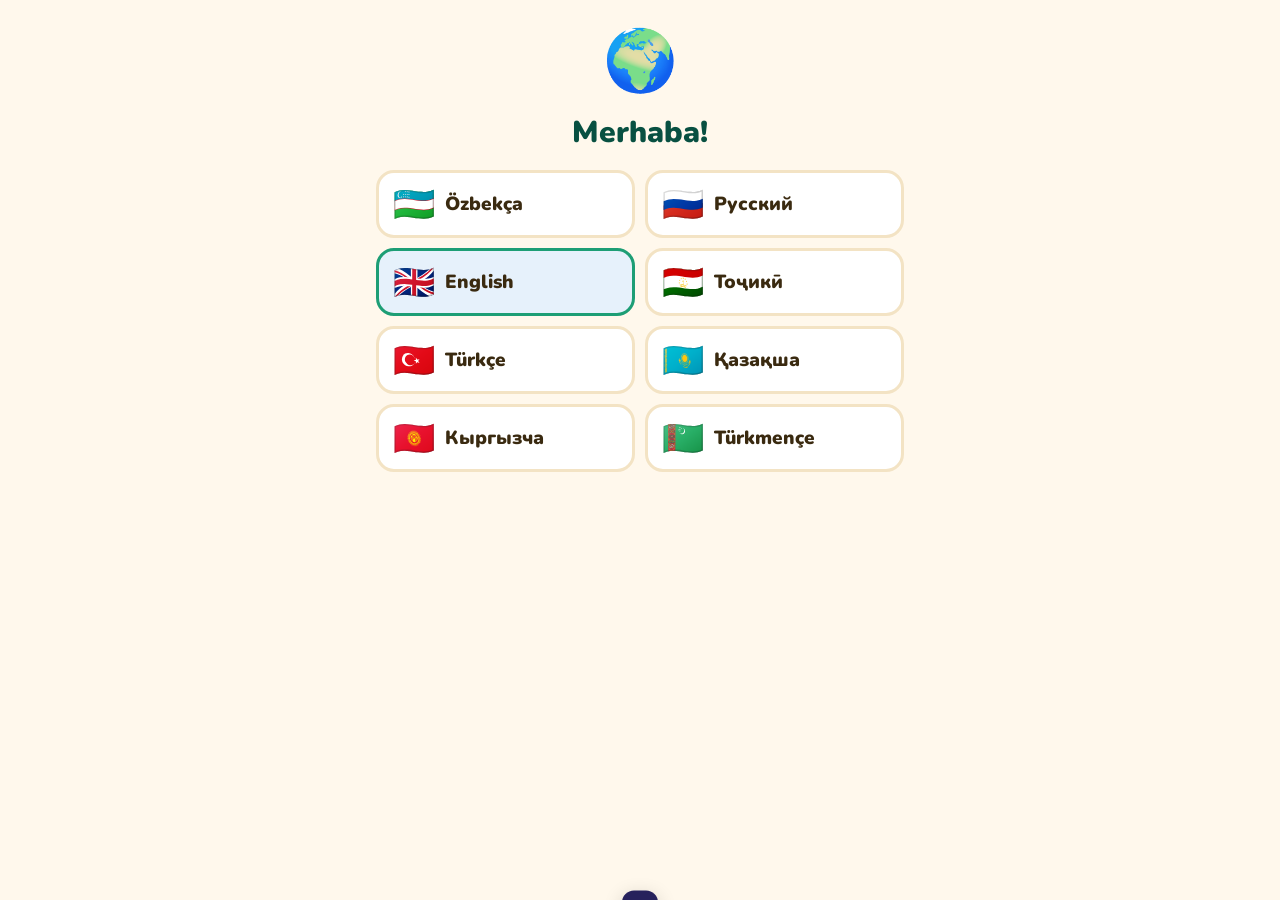
==== index.html @ 8c4a2d18 "Matemiks: iPhone uchun web-ilova (bosh ekranga qo'shiladi, internetsiz ishlaydi) Co-Authored-By: Cla" ====
<!DOCTYPE html>
<html lang="uz">
<head>
<meta charset="UTF-8">
<meta name="viewport" content="width=device-width, initial-scale=1, viewport-fit=cover">
<meta name="apple-mobile-web-app-capable" content="yes">
<meta name="mobile-web-app-capable" content="yes">
<meta name="apple-mobile-web-app-status-bar-style" content="default">
<meta name="apple-mobile-web-app-title" content="Matemiks">
<meta name="theme-color" content="#FFF8EC">
<meta name="format-detection" content="telephone=no">
<link rel="manifest" href="manifest.webmanifest">
<link rel="apple-touch-icon" href="icons/icon-180.png">
<link rel="icon" type="image/png" sizes="32x32" href="icons/favicon-32.png">
<title>Matemiks</title>
<link rel="preconnect" href="https://fonts.googleapis.com">
<link href="https://fonts.googleapis.com/css2?family=Nunito:wght@400;700;900&display=swap" rel="stylesheet">
<link href="https://fonts.googleapis.com/css2?family=Noto+Color+Emoji&text=%F0%9F%87%A6%F0%9F%87%A7%F0%9F%87%A8%F0%9F%87%A9%F0%9F%87%AA%F0%9F%87%AB%F0%9F%87%AC%F0%9F%87%AD%F0%9F%87%AE%F0%9F%87%AF%F0%9F%87%B0%F0%9F%87%B1%F0%9F%87%B2%F0%9F%87%B3%F0%9F%87%B4%F0%9F%87%B5%F0%9F%87%B6%F0%9F%87%B7%F0%9F%87%B8%F0%9F%87%B9%F0%9F%87%BA%F0%9F%87%BB%F0%9F%87%BC%F0%9F%87%BD%F0%9F%87%BE%F0%9F%87%BF" rel="stylesheet">
<link rel="stylesheet" href="style.css">
</head>
<body>
<div id="bg" aria-hidden="true"></div>
<div class="wrap">

<!-- TIL TANLASH -->
<section id="s-lang" class="screen">
  <p class="big">🌍</p>
  <div class="hello" id="hello">Salom!</div>
  <div class="langs" id="langs"></div>
</section>

<!-- TANISHUV -->
<section id="s-intro" class="screen">
  <div class="card slide">
    <span class="se" id="in-e">🦉</span>
    <h2 id="in-t"></h2>
    <p id="in-b" style="margin:6px 0"></p>
    <div class="dots" id="in-dots"></div>
    <button class="btn" id="in-next"></button>
    <button class="linkbtn" id="in-skip" style="color:var(--muted)" data-t="skip"></button>
  </div>
</section>

<!-- PROFIL TANLASH -->
<section id="s-pick" class="screen">
  <div class="greet"><b id="pk-greet"></b><button class="lsw" data-lang aria-label="Language">🌍</button></div>
  <div class="season" id="pk-season" style="display:none"></div>
  <p class="big" style="font-size:52px">🧮</p>
  <h1 data-t="app_title"></h1>
  <h2 style="margin-top:8px" data-t="who_plays"></h2>
  <div class="profiles" id="profiles"></div>
  <button class="giftbox" id="pk-gift"><span class="gi">🎁</span><span><b data-t="daily_teaser"></b><small data-t="daily_teaser_sub"></small></span></button>
  <p class="trust" data-t="trust"></p>
  <button class="parent" id="pk-parent" data-t="parents_btn"></button>
</section>

<!-- FORMA -->
<section id="s-start" class="screen">
  <div class="greet"><span></span><button class="lsw" data-lang aria-label="Language">🌍</button></div>
  <p class="big" id="f-ico">🧮</p>
  <h1 id="f-title"></h1>
  <p style="text-align:center;margin-top:0;color:var(--muted)" id="f-sub"></p>
  <div class="card">
    <label for="name" data-t="your_name"></label>
    <input id="name" type="text" maxlength="20" autocomplete="off" data-tp="name_ph">
    <label data-t="your_age"></label>
    <div class="chips" id="ages"></div>
    <label data-t="level"></label>
    <div class="lvl" id="levels-start"></div>
    <p class="small-note" data-t="level_note"></p>
    <details class="gift" id="gift">
      <summary><span class="gi">🎁</span><span><b data-t="gift_title"></b> <span data-t="gift_text"></span><br><small style="color:var(--muted)" data-t="gift_hint"></small></span></summary>
      <div class="gbody">
        <label data-t="fav_color"></label><div class="chips" id="fav-color"></div>
        <label data-t="fav_animal"></label><div class="chips" id="fav-animal"></div>
        <label data-t="fav_food"></label><div class="chips" id="fav-food"></div>
        <label data-t="fav_hobby"></label><div class="chips" id="fav-hobby"></div>
        <label data-t="fav_nick"></label><div class="chips" id="fav-nick"></div>
      </div>
    </details>
    <label class="toggle" id="tts-row"><input type="checkbox" id="f-tts"> <span data-t="tts_label"></span></label>
    <p class="err" id="start-err"></p>
    <button class="btn" id="start-go"></button>
    <button class="btn sec small" id="f-back" style="display:none" data-t="back"></button>
    <button class="linkbtn" id="f-del" style="display:none"></button>
  </div>
</section>

<!-- MENYU -->
<section id="s-menu" class="screen">
  <div class="top">
    <span class="pill" id="m-name">👋</span>
    <span class="pill">🔥 <span id="m-streak">0</span> &nbsp;⭐ <span class="star-count">0</span></span>
    <span style="display:flex;gap:6px"><button class="lsw" data-lang aria-label="Language">🌍</button><button class="icon-btn" id="snd" aria-label="Sound">🔊</button></span>
  </div>
  <div class="buddy"><span class="be" id="m-buddy">🦉</span><div class="bubble" id="m-bubble"></div></div>
  <div class="bstage"><span id="m-stage"></span><button id="go-shop" data-t="m_shop"></button><button id="go-album" data-t="m_album"></button></div>
  <button class="giftbox" id="m-daily"><span class="gi">🎁</span><span><b data-t="daily_title"></b><small id="m-daily-sub"></small></span></button>
  <div class="goal">
    <div class="gt"><span data-t="goal_today"></span><span id="m-goal">0 / 20</span></div>
    <div class="bar"><div id="m-goalbar" style="width:0%"></div></div>
  </div>
  <div class="card" style="padding:12px 14px;display:flex;align-items:center;justify-content:space-between;gap:10px">
    <span style="font-weight:700;font-size:17px"><span data-t="level_label"></span> <span id="m-level"></span></span>
    <button class="chip" id="m-chlevel" style="height:44px;font-size:16px" data-t="change"></button>
  </div>
  <div class="menu">
    <button class="tile wide advtile" id="go-adv"><span class="em">🗺️</span><span><span data-t="adv_menu"></span><small data-t="adv_menu_sub"></small></span></button>
    <button class="tile" style="background:var(--green)" id="go-practice"><span class="em">✏️</span><span data-t="sec_practice"></span></button>
    <button class="tile" style="background:var(--orange)" id="go-test"><span class="em">📝</span><span data-t="sec_test"></span></button>
    <button class="tile" style="background:var(--pink)" id="go-games"><span class="em">🎮</span><span data-t="sec_games"></span></button>
    <button class="tile" style="background:var(--purple)" id="go-puzzles"><span class="em">🧩</span><span data-t="sec_puzzle"></span></button>
    <button class="tile wide" style="background:var(--blue)" id="go-know"><span class="em">📚</span><span><span data-t="sec_know"></span><small data-t="know_sub"></small></span></button>
  </div>
  <p class="fb" id="m-msg" style="font-size:17px;min-height:8px"></p>
  <div class="mini">
    <button id="go-growth" data-t="m_growth"></button>
    <button id="go-family" data-t="m_family"></button>
    <button id="go-about" data-t="m_about"></button>
    <button id="go-switch" data-t="m_switch"></button>
    <button id="go-rtasks">🏡</button>
    <button id="go-parent" data-t="pa_btn"></button>
  </div>
</section>

<!-- MASHQ: MAVZU TANLASH -->
<section id="s-topics" class="screen">
  <div class="top">
    <button class="icon-btn" data-home aria-label="Back">⬅</button>
    <span class="pill" data-t="pr_title"></span>
    <span class="pill">⭐ <span class="star-count">0</span></span>
  </div>
  <div id="tp-mist"></div>
  <h3 data-t="pr_level_now"></h3>
  <div id="tp-cur"></div>
  <details class="more"><summary data-t="pr_other"></summary><div id="tp-other"></div></details>
</section>

<!-- MASHQ: MAVZU TUSHUNTIRISHI -->
<section id="s-learn" class="screen">
  <div class="top">
    <button class="icon-btn" id="ln-back" aria-label="Back">⬅</button>
    <span class="pill" id="ln-pill"></span>
    <span></span>
  </div>
  <div class="card" style="text-align:center">
    <p class="big" id="ln-e"></p>
    <h2 id="ln-t"></h2>
    <div class="info" style="text-align:left" id="ln-i"></div>
    <div id="ln-mt" style="display:none">
      <label data-t="mt_choose" style="text-align:left"></label>
      <div class="ntab" id="ln-nums"></div>
    </div>
    <button class="btn" id="ln-go" data-t="learn_go"></button>
  </div>
</section>

<!-- MASHQ -->
<section id="s-practice" class="screen">
  <div class="top">
    <button class="icon-btn" id="p-back" aria-label="Back">⬅</button>
    <span class="pill">✅ <span id="p-ok">0</span> &nbsp; ❌ <span id="p-bad">0</span></span>
    <span class="pill">⭐ <span class="star-count">0</span></span>
  </div>
  <div class="prog" id="p-prog"><span id="p-mast"></span><div class="bar"><div id="p-mbar" style="width:0%"></div></div><span class="dif" id="p-dif"></span></div>
  <div class="card">
    <button class="say" data-say="p" aria-label="Read">🔊</button>
    <div class="pics" id="p-pics"></div>
    <div class="q" id="p-q"></div>
    <div class="answers" id="p-ans"></div>
    <div class="fb" id="p-fb"></div>
    <div class="hint" id="p-hint"></div>
    <button class="btn" id="p-next" style="display:none" data-t="next_q"></button>
  </div>
  <p class="small-note" data-t="practice_note"></p>
</section>

<!-- TEST: TURINI TANLASH -->
<section id="s-testmenu" class="screen">
  <div class="top">
    <button class="icon-btn" data-home aria-label="Back">⬅</button>
    <span class="pill" data-t="test_title"></span>
    <span class="pill">⭐ <span class="star-count">0</span></span>
  </div>
  <div class="info" data-t="test_note"></div>
  <div id="tm-list"></div>
</section>

<!-- TEST -->
<section id="s-test" class="screen">
  <div class="top">
    <button class="icon-btn" data-home aria-label="Back">⬅</button>
    <span class="pill" id="t-count">1 / 10</span>
    <span class="pill timerpill" id="t-timer">⏱ 3:00</span>
  </div>
  <div class="bar"><div id="t-bar" style="width:0%"></div></div>
  <div class="card">
    <button class="say" data-say="t" aria-label="Read">🔊</button>
    <div class="pics" id="t-pics"></div>
    <div class="q" id="t-q"></div>
    <div class="answers" id="t-ans"></div>
    <button class="btn" id="t-next"></button>
  </div>
</section>

<!-- BOSHQOTIRMALAR -->
<section id="s-puzzles" class="screen">
  <div class="top">
    <button class="icon-btn" data-home aria-label="Back">⬅</button>
    <span class="pill" data-t="pz_title"></span>
    <span class="pill">⭐ <span class="star-count">0</span></span>
  </div>
  <p class="small-note" style="margin:0 0 12px;font-size:16px" data-t="pz_note"></p>
  <div class="menu">
    <button class="tile sm" style="background:var(--blue)" id="pz-seq"><span class="em">🔢</span><span data-t="pz_seq"></span></button>
    <button class="tile sm" style="background:var(--green)" id="pz-odd"><span class="em">🔍</span><span data-t="pz_odd"></span></button>
    <button class="tile sm" style="background:var(--orange)" id="pz-pat"><span class="em">🎨</span><span data-t="pz_pat"></span></button>
    <button class="tile sm" style="background:var(--gold)" id="pz-mag"><span class="em">✨</span><span data-t="pz_mag"></span></button>
    <button class="tile sm" style="background:#0F6E56" id="pz-log"><span class="em">🤔</span><span data-t="pz_log"></span></button>
    <button class="tile sm" style="background:#993556" id="pz-tri"><span class="em">⚡</span><span data-t="pz_tri"></span></button>
  </div>
</section>

<!-- UMUMIY SAVOL -->
<section id="s-mcq" class="screen">
  <div class="top">
    <button class="icon-btn" id="z-back" aria-label="Back">⬅</button>
    <span class="pill" id="z-count">1 / 8</span>
    <span class="pill">✅ <span id="z-ok">0</span></span>
  </div>
  <h2 id="z-title"></h2>
  <div class="bar"><div id="z-bar" style="width:0%"></div></div>
  <div class="info" id="z-info"></div>
  <div class="card">
    <button class="say" data-say="z" aria-label="Read">🔊</button>
    <div class="pics" id="z-pics"></div>
    <div class="q" id="z-q"></div>
    <div class="answers" id="z-ans"></div>
    <div class="fb" id="z-fb"></div>
    <div class="hint" id="z-hint"></div>
    <button class="btn" id="z-next" style="display:none" data-t="next_q"></button>
  </div>
</section>

<!-- HISOB SIRLARI -->
<section id="s-tricks" class="screen">
  <div class="top">
    <button class="icon-btn" data-puz aria-label="Back">⬅</button>
    <span class="pill" data-t="tricks_title"></span>
    <span></span>
  </div>
  <p class="small-note" style="margin:0 0 12px;font-size:16px" data-t="tricks_note"></p>
  <div id="tricks-list"></div>
</section>

<!-- XOTIRA -->
<section id="s-memory" class="screen">
  <div class="top">
    <button class="icon-btn" data-games aria-label="Back">⬅</button>
    <span class="pill" id="mem-moves"></span>
    <span class="pill">⭐ <span class="star-count">0</span></span>
  </div>
  <div class="info" id="mem-info"></div>
  <div class="mem" id="mem-grid"></div>
</section>

<!-- SUDOKU -->
<section id="s-sudoku" class="screen">
  <div class="top">
    <button class="icon-btn" data-games aria-label="Back">⬅</button>
    <span class="pill" data-t="sud_title"></span>
    <span class="pill">⭐ <span class="star-count">0</span></span>
  </div>
  <div class="info" data-t="sud_info"></div>
  <div class="sud" id="sud-grid"></div>
  <div class="pad">
    <button data-n="1">1</button><button data-n="2">2</button><button data-n="3">3</button><button data-n="4">4</button><button data-n="0" aria-label="Erase">⌫</button>
  </div>
  <p class="fb" id="sud-fb" style="font-size:17px"></p>
  <div class="row">
    <button class="btn" id="sud-check" data-t="check"></button>
    <button class="btn sec" id="sud-new" data-t="new_game"></button>
  </div>
</section>

<!-- TEZKOR O'YIN -->
<section id="s-race" class="screen">
  <div class="top">
    <button class="icon-btn" id="rc-back" aria-label="Back">⬅</button>
    <span class="pill" data-t="race_pill"></span>
    <span class="pill">✅ <span id="rc-score">0</span></span>
  </div>
  <div id="rc-intro" class="card" style="text-align:center">
    <p class="big">⏱️</p>
    <h2 data-t="race_title"></h2>
    <p style="margin:6px 0" data-t="race_text"></p>
    <p style="margin:6px 0;color:var(--muted)" id="rc-rec"></p>
    <button class="btn" id="rc-go" style="background:var(--pink)" data-t="go"></button>
  </div>
  <div id="rc-game" style="display:none">
    <p class="timer" id="rc-time">60</p>
    <div class="bar"><div id="rc-bar" style="width:100%;background:var(--pink)"></div></div>
    <div class="card">
      <div class="pics" id="rc-pics"></div>
      <div class="q" id="rc-q"></div>
      <div class="answers" id="rc-ans"></div>
    </div>
  </div>
</section>

<!-- O'YINLAR -->
<section id="s-games" class="screen">
  <div class="top">
    <button class="icon-btn" data-home aria-label="Back">⬅</button>
    <span class="pill" data-t="games_title"></span>
    <span class="pill">⭐ <span class="star-count">0</span></span>
  </div>
  <div class="menu">
    <button class="tile wide" style="background:#26215C" id="go-chess"><span class="em">♟️</span><span><span data-t="sec_chess"></span><small data-t="ch_tile_sub"></small></span></button>
    <button class="tile sm" style="background:var(--pink)" id="go-race"><span class="em">⏱️</span><span data-t="gm_race"></span></button>
    <button class="tile sm" style="background:var(--purple)" id="pz-mem"><span class="em">🧠</span><span data-t="pz_mem"></span></button>
    <button class="tile sm" style="background:var(--orange)" id="pz-sud"><span class="em">🔲</span><span data-t="pz_sud2"></span></button>
    <button class="tile sm dim" style="background:var(--green)" data-soon2><span class="soon" data-t="soon"></span><span class="em">🗼</span><span data-t="gm_hanoi"></span></button>
    <button class="tile sm dim" style="background:var(--gold)" data-soon2><span class="soon" data-t="soon"></span><span class="em">🎯</span><span data-t="gm_24"></span></button>
    <button class="tile sm dim" style="background:#0F6E56" data-soon2><span class="soon" data-t="soon"></span><span class="em">🌀</span><span data-t="gm_maze"></span></button>
    <button class="tile sm" style="background:#534AB7" id="go-logic"><span class="em">🕵️</span><span data-t="gm_logic"></span></button>
  </div>
</section>

<!-- LABIRINT -->
<section id="s-maze" class="screen">
  <div class="top">
    <button class="icon-btn" data-games aria-label="Back">⬅</button>
    <span class="pill" id="mz-moves"></span>
    <span class="pill">⭐ <span class="star-count">0</span></span>
  </div>
  <div class="chips" id="mz-size" style="justify-content:center;margin-bottom:10px"></div>
  <div class="info" id="mz-info"></div>
  <div class="mzb" id="mz-board"></div>
  <div class="mzpad" id="mz-pad">
    <span></span><button data-d="u">⬆️</button><span></span>
    <button data-d="l">⬅️</button><button id="mz-new" class="mznew">🔄</button><button data-d="r">➡️</button>
    <span></span><button data-d="d">⬇️</button><span></span>
  </div>
</section>

<!-- MANTIQIY JADVAL -->
<section id="s-logic" class="screen">
  <div class="top">
    <button class="icon-btn" data-games aria-label="Back">⬅</button>
    <span class="pill" data-t="gm_logic"></span>
    <span class="pill">⭐ <span class="star-count">0</span></span>
  </div>
  <div class="info" id="lg-info"></div>
  <h3 data-t="lg_clues"></h3>
  <div id="lg-clues"></div>
  <div id="lg-grid"></div>
  <p class="fb" id="lg-fb" style="font-size:17px;min-height:24px"></p>
  <button class="btn" id="lg-check" data-t="lg_check"></button>
  <div class="row2"><button class="btn sec small" id="lg-clear" data-t="g24_reset"></button><button class="btn sec small" id="lg-new" data-t="sd_new"></button></div>
</section>

<!-- SUDOKU (4x4, 6x6, 9x9) -->
<section id="s-sud2" class="screen">
  <div class="top">
    <button class="icon-btn" data-games aria-label="Back">⬅</button>
    <span class="pill" id="sd-mist"></span>
    <span class="pill">⭐ <span class="star-count">0</span></span>
  </div>
  <div class="chips" id="sd-size" style="justify-content:center;margin-bottom:8px"></div>
  <div class="chips" id="sd-diff" style="justify-content:center;margin-bottom:10px"></div>
  <div class="info" id="sd-info"></div>
  <div class="sud" id="sd-grid"></div>
  <div class="pad" id="sd-pad"></div>
  <p class="fb" id="sd-fb" style="font-size:17px;min-height:24px"></p>
  <div class="row3"><button class="btn sec small" id="sd-note" data-t="sd_note"></button><button class="btn sec small" id="sd-hint" data-t="hn_hint"></button><button class="btn sec small" id="sd-new" data-t="sd_new"></button></div>
</section>

<!-- XANOY MINORASI -->
<section id="s-hanoi" class="screen">
  <div class="top">
    <button class="icon-btn" data-games aria-label="Back">⬅</button>
    <span class="pill" id="hn-moves"></span>
    <span class="pill">⭐ <span class="star-count">0</span></span>
  </div>
  <h2 data-t="gm_hanoi"></h2>
  <div class="chips" id="hn-chips" style="justify-content:center;margin-bottom:10px"></div>
  <div class="info" id="hn-info"></div>
  <div class="hboard" id="hn-board"></div>
  <div class="row2"><button class="btn sec small" id="hn-hint" data-t="hn_hint"></button><button class="btn sec small" id="hn-reset" data-t="g24_reset"></button></div>
</section>

<!-- 24 O'YINI -->
<section id="s-g24" class="screen">
  <div class="top">
    <button class="icon-btn" data-games aria-label="Back">⬅</button>
    <span class="pill" id="g24-round"></span>
    <span class="pill">⭐ <span class="star-count">0</span></span>
  </div>
  <div class="info" id="g24-info"></div>
  <div class="g24t"><span>🎯</span><b id="g24-target">24</b></div>
  <div class="g24tiles" id="g24-tiles"></div>
  <div class="g24ops" id="g24-ops"></div>
  <div class="row2"><button class="btn sec small" id="g24-undo" data-t="g24_undo"></button><button class="btn sec small" id="g24-reset" data-t="g24_reset"></button></div>
  <div class="row2"><button class="btn sec small" id="g24-hint" data-t="hn_hint"></button><button class="btn sec small" id="g24-skip" data-t="g24_skip"></button></div>
</section>

<!-- SARGUZASHT XARITASI -->
<section id="s-adv" class="screen">
  <div class="top">
    <button class="icon-btn" id="adv-back" aria-label="Back">⬅</button>
    <span class="pill" data-t="adv_title"></span>
    <span class="pill">⭐ <span class="star-count">0</span></span>
  </div>
  <div id="adv-body"></div>
</section>

<!-- BOSS JANGI -->
<section id="s-boss" class="screen">
  <div class="top">
    <button class="icon-btn" id="bs-back" aria-label="Back">⬅</button>
    <span class="pill" id="bs-hearts"></span>
    <span class="pill">⭐ <span class="star-count">0</span></span>
  </div>
  <div class="bsarena">
    <div class="bsb" id="bs-boss">👾</div><div class="bsfx" id="bs-fx"></div>
    <b id="bs-name"></b>
    <div class="bar bshp"><div id="bs-hp"></div></div><small id="bs-hpn"></small>
  </div>
  <div id="bs-intro" class="card" style="text-align:center">
    <p class="bsay" id="bs-say"></p>
    <p data-t="boss_rules"></p>
    <button class="btn" id="bs-go" style="background:var(--orange)" data-t="go"></button>
  </div>
  <div id="bs-game" style="display:none" class="card">
    <div class="pics" id="bs-pics"></div>
    <div class="q" id="bs-q"></div>
    <div class="answers" id="bs-ans"></div>
  </div>
</section>

<!-- DO'KON -->
<section id="s-shop" class="screen">
  <div class="top">
    <button class="icon-btn" data-home aria-label="Back">⬅</button>
    <span class="pill" data-t="shop_title"></span>
    <span class="pill">⭐ <span class="star-count">0</span></span>
  </div>
  <div id="shop-body"></div>
</section>

<!-- ALBOM -->
<section id="s-album" class="screen">
  <div class="top">
    <button class="icon-btn" data-home aria-label="Back">⬅</button>
    <span class="pill" data-t="album_title"></span>
    <span class="pill">⭐ <span class="star-count">0</span></span>
  </div>
  <div id="alb-body"></div>
</section>

<!-- DIPLOM -->
<section id="s-dipl" class="screen">
  <div class="top">
    <button class="icon-btn" id="dp-back" aria-label="Back">⬅</button>
    <span class="pill" data-t="dp_mine"></span>
    <span></span>
  </div>
  <h2 id="dp-head" style="text-align:center;display:none"></h2>
  <img id="dp-img" class="dpimg" alt="">
  <div class="row2"><button class="btn" id="dp-save" data-t="dp_save"></button><button class="btn sec" id="dp-print" data-t="dp_print"></button></div>
</section>

<!-- OTA-ONALAR -->
<section id="s-parent" class="screen">
  <div class="top">
    <button class="icon-btn" id="pa-back" aria-label="Back">⬅</button>
    <span class="pill" data-t="pa_title"></span>
    <span></span>
  </div>
  <div class="patabs" id="pa-tabs">
    <button data-tab="set" data-t="pa_t_set"></button><button data-tab="rep" data-t="pa_t_rep"></button>
    <button data-tab="duel" data-t="pa_t_duel"></button><button data-tab="rt" data-t="pa_t_rt"></button>
  </div>
  <div id="pa-body"></div>
</section>

<!-- OILAVIY DUEL -->
<section id="s-duel" class="screen">
  <div class="top">
    <button class="icon-btn" id="du-back" aria-label="Back">⬅</button>
    <span class="pill" id="du-round"></span>
    <span class="pill" id="du-score">0 : 0</span>
  </div>
  <div id="du-intro" class="card" style="text-align:center">
    <div class="duvs" id="du-vs"></div>
    <p data-t="du_rules"></p>
    <button class="btn" id="du-go" style="background:var(--pink)" data-t="go"></button>
  </div>
  <div id="du-game" style="display:none">
    <div class="duw" id="du-who"></div>
    <div class="card">
      <div class="pics" id="du-pics"></div>
      <div class="q" id="du-q"></div>
      <div class="answers" id="du-ans"></div>
    </div>
  </div>
</section>

<!-- HAYOTIY TOPSHIRIQLAR (bola) -->
<section id="s-rtasks" class="screen">
  <div class="top">
    <button class="icon-btn" data-home aria-label="Back">⬅</button>
    <span class="pill" data-t="rt_title"></span>
    <span class="pill">⭐ <span class="star-count">0</span></span>
  </div>
  <div id="rtk-body"></div>
</section>

<!-- BILIMLAR DUNYOSI -->
<section id="s-know" class="screen">
  <div class="top">
    <button class="icon-btn" id="kn-back" aria-label="Back">⬅</button>
    <span class="pill" data-t="know_title"></span>
    <span class="pill">⭐ <span class="star-count">0</span></span>
  </div>
  <p class="small-note" style="margin:0 0 12px;font-size:16px" data-t="know_note"></p>
  <div id="kn-list"></div>
</section>

<!-- BILIM TURI -->
<section id="s-kcat" class="screen">
  <div class="top">
    <button class="icon-btn" id="kc-back" aria-label="Back">⬅</button>
    <span class="pill" id="kc-title"></span>
    <span class="pill">⭐ <span class="star-count">0</span></span>
  </div>
  <div id="kc-body"></div>
</section>

<!-- DUNYO BO'YLAB -->
<section id="s-world" class="screen">
  <div class="top">
    <button class="icon-btn" id="w-back" aria-label="Back">⬅</button>
    <span class="pill" data-t="w_title"></span>
    <span class="pill">⭐ <span class="star-count">0</span></span>
  </div>
  <p class="big">🌍</p>
  <div id="w-list"></div>
</section>
<section id="s-wlist" class="screen">
  <div class="top">
    <button class="icon-btn" id="wl-back" aria-label="Back">⬅</button>
    <span class="pill" id="wl-title"></span>
    <span></span>
  </div>
  <div class="info" id="wl-note"></div>
  <div id="wl-body"></div>
</section>

<!-- SHAXMAT MENYUSI -->
<section id="s-chess" class="screen">
  <div class="top">
    <button class="icon-btn" id="ch-back" aria-label="Back">⬅</button>
    <span class="pill" data-t="ch_title"></span>
    <span class="pill">⭐ <span class="star-count">0</span></span>
  </div>
  <p class="big">♟️</p>
  <div id="ch-list"></div>
  <div id="ch-levels" style="display:none"></div>
</section>

<!-- SHAXMAT TAXTASI -->
<section id="s-chessboard" class="screen">
  <div class="top">
    <button class="icon-btn" id="cb-back" aria-label="Back">⬅</button>
    <span class="pill" id="cb-title"></span>
    <span class="pill">⭐ <span class="star-count">0</span></span>
  </div>
  <div class="info" id="cb-info"></div>
  <div class="cboard" id="cb-board"></div>
  <p class="fb" id="cb-status" style="font-size:18px"></p>
  <div id="cb-actions"></div>
</section>

<!-- NATIJA -->
<section id="s-result" class="screen">
  <div class="card" style="text-align:center">
    <h2 id="r-title"></h2>
    <div class="grade" id="r-grade" style="display:none"></div>
    <div class="stars" id="r-stars"></div>
    <p style="font-size:22px;font-weight:900;margin:4px 0" id="r-score"></p>
    <div class="cmp" id="r-cmp" style="display:none"></div>
    <p style="margin:4px 0;color:var(--muted)" id="r-best"></p>
    <p style="margin:10px 0 0;font-weight:700" id="r-buddy"></p>
  </div>
  <button class="btn" id="r-up" style="display:none;background:var(--purple)"></button>
  <div class="card" id="r-review-card" style="display:none">
    <h3 data-t="review"></h3>
    <div id="r-review"></div>
  </div>
  <div class="card" id="r-topics-card">
    <p style="margin:0;font-weight:700" data-t="topics_repeat"></p>
    <ul class="topics" id="r-topics"></ul>
    <div id="r-tbtns"></div>
  </div>
  <div class="row">
    <button class="btn" id="r-again" data-t="again"></button>
    <button class="btn" id="r-map" style="display:none;background:#0F6E56" data-t="adv_map"></button>
    <button class="btn sec" data-home data-t="menu"></button>
  </div>
</section>

<!-- O'SISH -->
<section id="s-growth" class="screen">
  <div class="top">
    <button class="icon-btn" data-home aria-label="Back">⬅</button>
    <span class="pill" data-t="g_title"></span>
    <span></span>
  </div>
  <div class="stats" id="g-stats"></div>
  <div id="g-cmp"></div>
  <div class="card">
    <h3 data-t="g_7"></h3>
    <div class="chart" id="g-chart"></div>
    <div class="legend"><span><i style="background:var(--main)"></i><span data-t="g_correct"></span></span><span><i style="background:var(--light);border:1px solid var(--ans-border)"></i><span data-t="g_total"></span></span></div>
  </div>
  <div class="card"><h3 data-t="g_topics"></h3><div id="g-topics"></div></div>
  <div class="card"><h3 data-t="g_recs"></h3><ul class="recs" id="g-recs"></ul></div>
  <div class="card"><h3 data-t="dp_mine"></h3><div id="g-dipl"></div></div>
  <div class="card"><h3 data-t="g_badges"></h3><div class="badges" id="g-badges"></div></div>
</section>

<!-- OILA -->
<section id="s-family" class="screen">
  <div class="top">
    <button class="icon-btn" data-home aria-label="Back">⬅</button>
    <span class="pill" data-t="fam_title"></span>
    <span></span>
  </div>
  <div id="fam-body"></div>
</section>

</div>

<div class="modal-back" id="lvl-modal">
  <div class="modal">
    <h2 data-t="choose_level"></h2>
    <div class="lvl" id="levels-modal"></div>
    <button class="btn sec small" id="lvl-close" data-t="close"></button>
  </div>
</div>
<div class="modal-back" id="lang-modal">
  <div class="modal">
    <h2>🌍</h2>
    <div class="langs" id="langs-modal"></div>
    <button class="btn sec small" id="lang-close" data-t="close"></button>
  </div>
</div>
<div class="modal-back" id="pin-modal" style="z-index:30">
  <div class="modal" style="text-align:center;max-width:340px">
    <h3 id="pin-title"></h3>
    <div class="pindots" id="pin-dots"></div>
    <div class="pinpad" id="pin-pad"></div>
    <button class="btn sec small" id="pin-forgot" data-t="pin_forgot"></button>
    <button class="btn sec small" id="pin-cancel" data-t="pin_cancel"></button>
  </div>
</div>
<div class="plblock" id="pl-block"></div>
<div class="toast" id="toast"></div>

<script>window.I18N={};</script>
<script src="lang/en.js"></script>
<script src="lang/uz.js"></script>
<script src="lang/ru.js"></script>
<script src="lang/tr.js"></script>
<script src="lang/kk.js"></script>
<script src="lang/ky.js"></script>
<script src="lang/tg.js"></script>
<script src="lang/tk.js"></script>
<script src="lang/chess-i18n.js"></script>
<script src="lang/world-i18n.js"></script>
<script src="lang/know-i18n.js"></script>
<script src="lang/games2-i18n.js"></script>
<script src="lang/parent-i18n.js"></script>
<script src="lang/adv-i18n.js"></script>
<script src="app.js"></script>
<script src="chess-engine.js"></script>
<script src="chess.js"></script>
<script src="world-data.js"></script>
<script src="world.js"></script>
<script src="know-data.js"></script>
<script src="know-data2.js"></script>
<script src="know-data3.js"></script>
<script src="know-home-uz.js"></script>
<script src="know-home-a.js"></script>
<script src="know-home-a2.js"></script>
<script src="know-home-b.js"></script>
<script src="know-home-b2.js"></script>
<script src="know.js"></script>
<script src="games2.js"></script>
<script src="sudoku2.js"></script>
<script src="games3.js"></script>
<script src="parent.js"></script>
<script src="adv.js"></script>
<script src="extras.js"></script>
<script src="diploma.js"></script>
<script>
if("serviceWorker" in navigator){window.addEventListener("load",function(){navigator.serviceWorker.register("sw.js").catch(function(){})})}
</script>
</body>
</html>
---- style.css ----
*{box-sizing:border-box}
:root{--bg:#FFF8EC;--main:#1D9E75;--main-dark:#085041;--light:#E6F1FB;--ans-border:#85B7EB;--ans-ink:#0C447C;--sel:#378ADD;
--ink:#3A2A10;--muted:#8A6A3A;--blue:#378ADD;--green:#1D9E75;--orange:#D85A30;--purple:#7F77DD;--pink:#D4537E;--gold:#BA7517;--card:#FFFFFF}
html,body{margin:0;background:var(--bg);color:var(--ink);font-family:'Nunito',system-ui,sans-serif;-webkit-tap-highlight-color:transparent;transition:background .5s}
.wrap{max-width:560px;margin:0 auto;padding:16px 16px 40px;min-height:100vh}
h1{font-size:32px;font-weight:900;margin:8px 0;text-align:center;color:#26215C}
h2{font-size:24px;font-weight:900;margin:4px 0 12px;text-align:center}
h3{font-size:19px;font-weight:900;margin:4px 0 10px}
p{font-size:18px;line-height:1.5}
.screen{display:none;animation:fade .25s ease}
.screen.on{display:block}
@keyframes fade{from{opacity:0;transform:translateY(8px)}to{opacity:1;transform:none}}
.card{background:var(--card);border-radius:20px;padding:18px;border:2px solid #F3E3C4;margin-bottom:14px}
label{display:block;font-weight:700;font-size:18px;margin:12px 0 6px}
input[type=text]{width:100%;font:inherit;font-size:22px;padding:12px 14px;border-radius:14px;border:2px solid #EAD3A6;background:#FFFDF8;color:var(--ink);outline:none}
input[type=text]:focus{border-color:var(--main)}
.chips{display:flex;flex-wrap:wrap;gap:8px}
.chip{font:inherit;font-size:20px;font-weight:700;min-width:52px;height:52px;padding:0 12px;border-radius:14px;border:2px solid #EAD3A6;background:#FFFDF8;color:var(--ink);cursor:pointer}
.chip.sel{background:var(--sel);border-color:var(--sel);color:#fff}
.chip.emo{height:auto;padding:6px 8px;min-width:74px;font-size:28px;line-height:1.1;display:flex;flex-direction:column;align-items:center}
.chip.emo small{font-size:12px;font-weight:700;margin-top:2px}
.chip.color{width:52px;min-width:52px;padding:0;border:4px solid #fff;box-shadow:0 0 0 2px #EAD3A6}
.chip.color.sel{box-shadow:0 0 0 4px var(--ink)}
.lvl{display:grid;grid-template-columns:repeat(3,1fr);gap:8px}
.lvl .chip{height:auto;padding:10px 6px;font-size:15px;line-height:1.25;text-align:center}
.lvl .chip b{display:block;font-size:20px}
.btn{display:block;width:100%;font:inherit;font-size:22px;font-weight:900;padding:16px;border:none;border-radius:18px;color:#fff;background:var(--main);cursor:pointer;margin-top:14px;box-shadow:0 5px 0 rgba(0,0,0,.15)}
.btn:active{transform:translateY(3px);box-shadow:0 2px 0 rgba(0,0,0,.15)}
.btn.sec{background:#fff;color:var(--ink);border:2px solid #EAD3A6;box-shadow:none}
.btn.small{font-size:17px;padding:12px;margin-top:10px}
.linkbtn{background:none;border:none;font:inherit;color:#A32D2D;font-weight:700;font-size:15px;cursor:pointer;display:block;margin:14px auto 0;text-decoration:underline}
.err{color:#A32D2D;font-weight:700;font-size:16px;min-height:22px;margin:6px 0 0}
.top{display:flex;align-items:center;justify-content:space-between;gap:8px;margin-bottom:12px}
.pill{background:#fff;border:2px solid #F3E3C4;border-radius:999px;padding:6px 12px;font-weight:700;font-size:16px;white-space:nowrap}
.icon-btn{font:inherit;font-size:20px;width:44px;height:44px;border-radius:50%;border:2px solid #F3E3C4;background:#fff;cursor:pointer;flex:none}
.menu{display:grid;grid-template-columns:1fr 1fr;gap:12px}
.tile{position:relative;border:none;border-radius:22px;color:#fff;padding:20px 10px;font:inherit;font-size:19px;font-weight:900;cursor:pointer;box-shadow:0 6px 0 rgba(0,0,0,.15);text-align:center}
.tile:active{transform:translateY(3px);box-shadow:0 3px 0 rgba(0,0,0,.15)}
.tile .em{display:block;font-size:42px;margin-bottom:6px}
.tile .soon{position:absolute;top:8px;right:8px;background:rgba(255,255,255,.9);color:var(--ink);font-size:11px;padding:3px 8px;border-radius:999px;font-weight:700}
.tile.dim{opacity:.6}
.tile.sm{padding:14px 8px;font-size:16px}
.tile.sm .em{font-size:34px}
.bar{height:14px;background:#FAE3B5;border-radius:7px;overflow:hidden;margin:8px 0 14px}
.bar>div{height:100%;background:var(--main);border-radius:7px;transition:width .3s}
.q{font-size:48px;font-weight:900;text-align:center;color:#26215C;margin:14px 0 6px;word-break:break-word}
.q.small{font-size:30px}
.q.word{font-size:22px;font-weight:700;text-align:left;line-height:1.45;color:var(--ink)}
.q.pat{font-size:32px;line-height:1.5;letter-spacing:3px}
.q.plain{font-size:20px}
.pics{text-align:center;font-size:30px;line-height:1.3;min-height:10px;margin-bottom:6px;letter-spacing:2px}
.pics .gone{opacity:.3;text-decoration:line-through}
.answers{display:grid;grid-template-columns:1fr 1fr;gap:12px;margin-top:12px}
.ans{font:inherit;font-size:32px;font-weight:900;height:76px;border-radius:18px;border:3px solid var(--ans-border);background:var(--light);color:var(--ans-ink);cursor:pointer;transition:transform .1s}
.ans:active{transform:scale(.96)}
.ans.ok{background:#EAF3DE;border-color:#3B6D11;color:#27500A}
.ans.ok::after{content:" ✓"}
.ans.bad{background:#FCEBEB;border-color:#E24B4A;color:#791F1F;animation:shake .35s}
.ans.bad::after{content:" ✗"}
.ans:disabled{cursor:default}
@keyframes shake{0%,100%{transform:none}25%{transform:translateX(-6px)}75%{transform:translateX(6px)}}
.fb{text-align:center;font-size:21px;font-weight:900;min-height:32px;margin:14px 0 4px}
.hint{background:#FFF1D0;border-radius:14px;padding:12px 14px;font-size:17px;margin-top:10px;display:none}
.hint.on{display:block}
.stars{font-size:48px;text-align:center;letter-spacing:4px;margin:8px 0}
.fly{position:fixed;font-size:44px;pointer-events:none;animation:fly 1s ease-out forwards;z-index:9}
@keyframes fly{0%{opacity:1;transform:translate(-50%,-50%) scale(.6)}60%{opacity:1;transform:translate(-50%,-160%) scale(1.3)}100%{opacity:0;transform:translate(-50%,-240%) scale(1)}}
.big{font-size:60px;text-align:center;margin:0}
ul.topics{padding-left:22px;font-size:18px;line-height:1.7;margin:6px 0}
.row{display:flex;gap:10px}
.small-note{font-size:14px;color:var(--muted);text-align:center;margin:8px 0 0}
.modal-back{position:fixed;inset:0;background:rgba(40,25,5,.45);display:none;align-items:center;justify-content:center;padding:16px;z-index:8}
.modal-back.on{display:flex}
.modal{background:var(--bg);border-radius:22px;padding:18px;max-width:520px;width:100%}
table.magic{border-collapse:collapse;margin:8px auto}
table.magic td{width:64px;height:64px;border:3px solid #EAD3A6;text-align:center;font-size:28px;font-weight:900;background:#FFFDF8;color:#26215C}
table.magic td.miss{background:#FFF1D0;color:var(--orange)}
.info{background:#E6F1FB;border-radius:16px;padding:14px;font-size:17px;line-height:1.55;margin-bottom:12px;color:#0C447C}
.mem{display:grid;grid-template-columns:repeat(4,1fr);gap:10px}
.mcard{aspect-ratio:1/1.1;border:none;border-radius:16px;background:var(--purple);color:#fff;font:inherit;font-size:22px;font-weight:900;cursor:pointer;display:flex;align-items:center;justify-content:center;padding:4px;word-break:break-word;line-height:1.15}
.mcard.open{background:#fff;color:#26215C;border:3px solid var(--purple)}
.mcard.done{background:#EAF3DE;color:#27500A;border:3px solid #639922;cursor:default}
.sud{display:grid;grid-template-columns:repeat(4,1fr);width:min(100%,320px);margin:0 auto;border:4px solid #26215C;border-radius:10px;overflow:hidden}
.sud button{aspect-ratio:1;font:inherit;font-size:32px;font-weight:900;border:1px solid #D8C49A;background:#FFFDF8;color:#185FA5;cursor:pointer;padding:0}
.sud button.given{color:#26215C;background:#F6EBD3;cursor:default}
.sud button.sel{background:#FFF1D0;box-shadow:inset 0 0 0 3px var(--orange)}
.sud button.wrong{background:#FCEBEB;color:#A32D2D}
.sud button.br{border-right:3px solid #26215C}
.sud button.bb{border-bottom:3px solid #26215C}
.pad{display:grid;grid-template-columns:repeat(5,1fr);gap:8px;margin-top:14px}
.pad button{font:inherit;font-size:26px;font-weight:900;height:58px;border-radius:14px;border:2px solid var(--ans-border);background:var(--light);color:var(--ans-ink);cursor:pointer}
.timer{font-size:48px;font-weight:900;text-align:center;color:var(--pink);margin:0}
.trick{display:block;width:100%;text-align:left;font:inherit;font-size:18px;font-weight:700;background:#fff;border:2px solid #F3E3C4;border-radius:16px;padding:14px;margin-bottom:10px;cursor:pointer;color:var(--ink)}
.trick small{display:block;font-weight:400;color:var(--muted);font-size:14px}
/* profillar */
.profiles{display:grid;grid-template-columns:repeat(2,1fr);gap:12px}
.pcard{font:inherit;background:#fff;border:3px solid #F3E3C4;border-radius:20px;padding:14px 8px;cursor:pointer;text-align:center;color:var(--ink)}
.pcard .av{font-size:48px;display:block;line-height:1.1}
.pcard b{display:block;font-size:20px;margin-top:4px}
.pcard small{display:block;font-size:14px;color:var(--muted)}
.pcard.add{border-style:dashed;background:transparent}
/* sirli sovg'a */
details.gift{margin-top:16px;border-radius:18px;background:linear-gradient(135deg,#FFE9F2,#EEEDFE);border:2px dashed #D4537E;overflow:hidden}
details.gift summary{list-style:none;cursor:pointer;padding:14px 16px;font-size:17px;line-height:1.4;display:flex;gap:12px;align-items:center}
details.gift summary::-webkit-details-marker{display:none}
details.gift summary .gi{font-size:40px;animation:wiggle 1.6s ease-in-out infinite;flex:none}
details.gift[open] summary .gi{animation:none}
@keyframes wiggle{0%,100%{transform:rotate(0)}20%{transform:rotate(-12deg) scale(1.08)}40%{transform:rotate(10deg) scale(1.08)}60%{transform:rotate(0)}}
details.gift .gbody{padding:0 16px 16px;background:rgba(255,255,255,.6)}
.toggle{display:flex;align-items:center;gap:10px;font-size:17px;font-weight:700;margin-top:14px;cursor:pointer}
.toggle input{width:24px;height:24px;accent-color:var(--main)}
/* hamroh */
.buddy{display:flex;align-items:flex-start;gap:10px;margin-bottom:14px}
.buddy .be{font-size:52px;line-height:1;flex:none;animation:bob 2.4s ease-in-out infinite}
@keyframes bob{0%,100%{transform:translateY(0)}50%{transform:translateY(-5px)}}
.bubble{position:relative;background:#fff;border:2px solid #F3E3C4;border-radius:18px;padding:10px 14px;font-size:17px;font-weight:700;line-height:1.4;flex:1}
.bubble:before{content:"";position:absolute;left:-10px;top:16px;border:8px solid transparent;border-right-color:#F3E3C4;border-left:0}
.goal{background:#fff;border:2px solid #F3E3C4;border-radius:16px;padding:10px 14px;margin-bottom:14px}
.goal .gt{display:flex;justify-content:space-between;font-weight:700;font-size:16px}
.goal .bar{margin:8px 0 0}
.mini{display:grid;grid-template-columns:1fr 1fr;gap:10px;margin-top:14px}
.mini button{font:inherit;font-size:16px;font-weight:700;padding:12px 8px;border-radius:16px;border:2px solid #EAD3A6;background:#fff;color:var(--ink);cursor:pointer}
.say{float:right;font-size:22px;width:44px;height:44px;border-radius:50%;border:2px solid var(--ans-border);background:var(--light);cursor:pointer;margin:-4px -4px 0 6px}
/* o'sish */
.stats{display:grid;grid-template-columns:1fr 1fr;gap:10px;margin-bottom:14px}
.stat{background:#fff;border:2px solid #F3E3C4;border-radius:16px;padding:12px;text-align:center}
.stat b{display:block;font-size:30px;font-weight:900;color:var(--main-dark)}
.stat span{font-size:14px;color:var(--muted);font-weight:700}
.chart{display:flex;align-items:flex-end;gap:8px;height:170px;padding-top:22px}
.chart .col{flex:1;display:flex;flex-direction:column;align-items:center;justify-content:flex-end;height:100%}
.chart .v{font-size:13px;font-weight:700;margin-bottom:3px}
.chart .b{width:100%;background:var(--light);border:2px solid var(--ans-border);border-radius:8px 8px 4px 4px;position:relative;overflow:hidden;min-height:4px}
.chart .b i{position:absolute;left:0;right:0;bottom:0;background:var(--main)}
.chart .d{font-size:13px;font-weight:700;margin-top:4px;color:var(--muted)}
.chart .today .d{color:var(--ink)}
.legend{display:flex;gap:14px;font-size:13px;color:var(--muted);justify-content:center;margin-top:8px}
.legend i{display:inline-block;width:12px;height:12px;border-radius:3px;vertical-align:-1px;margin-right:4px}
.cmp{background:#EAF3DE;color:#27500A;border-radius:14px;padding:10px 14px;font-weight:700;font-size:17px;margin:8px 0}
.cmp.flat{background:#FFF1D0;color:#633806}
.badges{display:grid;grid-template-columns:repeat(3,1fr);gap:10px}
.badge{background:#fff;border:2px solid #F3E3C4;border-radius:16px;padding:10px 6px;text-align:center}
.badge .bi{font-size:34px;display:block}
.badge b{display:block;font-size:13px;line-height:1.2}
.badge small{display:block;font-size:11px;color:var(--muted);line-height:1.2;margin-top:2px}
.badge.lock .bi{filter:grayscale(1);opacity:.35}
.badge.lock b{color:var(--muted)}
.recs{font-size:16px;line-height:1.8;margin:0;padding-left:20px}
/* oila */
.win{display:flex;align-items:center;gap:12px;background:#fff;border:2px solid #F3E3C4;border-radius:16px;padding:10px 14px;margin-bottom:10px}
.win .wi{font-size:30px;flex:none}
.win .wt{flex:1;font-size:15px;color:var(--muted);font-weight:700}
.win .wt b{display:block;font-size:18px;color:var(--ink)}
.fam{display:flex;gap:12px;align-items:center;background:#fff;border:2px solid #F3E3C4;border-radius:16px;padding:12px;margin-bottom:10px}
.fam .av{font-size:40px;flex:none}
.fam .ft{font-size:15px;line-height:1.45}
.fam .ft b{font-size:18px}
.toast{position:fixed;left:50%;bottom:18px;transform:translate(-50%,160%);background:#26215C;color:#fff;font-weight:900;font-size:17px;padding:12px 18px;border-radius:16px;z-index:10;transition:transform .35s;max-width:92vw;text-align:center;box-shadow:0 6px 20px rgba(0,0,0,.2)}
.toast.on{transform:translate(-50%,0)}

/* ===== 0-bosqich qo'shimchalari ===== */
.flag{font-family:'Noto Color Emoji','Apple Color Emoji','Segoe UI Emoji',sans-serif}
#bg{position:fixed;inset:0;pointer-events:none;overflow:hidden;z-index:0}
#bg span{position:absolute;bottom:-60px;font-weight:900;color:var(--main);opacity:.13;animation:floatUp linear infinite}
@keyframes floatUp{from{transform:translateY(0) rotate(0)}to{transform:translateY(-115vh) rotate(160deg)}}
@media (prefers-reduced-motion:reduce){#bg span{animation:none;display:none}}
.wrap{position:relative;z-index:1}
.langs{display:grid;grid-template-columns:minmax(0,1fr) minmax(0,1fr);gap:10px}
.lbtn{min-width:0;font:inherit;display:flex;align-items:center;gap:10px;padding:14px;border-radius:18px;border:3px solid #F3E3C4;background:#fff;cursor:pointer;font-size:19px;font-weight:900;color:var(--ink);text-align:left}
.lbtn .flag{font-size:34px;line-height:1}
.lbtn.sel{border-color:var(--main);background:var(--light)}
.hello{text-align:center;font-size:30px;font-weight:900;color:var(--main-dark);height:44px;margin:6px 0 14px;transition:opacity .4s}
.slide{text-align:center;padding:10px 6px}
.slide .se{font-size:96px;line-height:1.1;display:block;animation:bob 2.4s ease-in-out infinite}
.slide h2{margin-top:12px}
.dots{display:flex;justify-content:center;gap:8px;margin:14px 0}
.dots i{width:10px;height:10px;border-radius:50%;background:#EAD3A6}
.dots i.on{background:var(--main);width:26px;border-radius:5px}
.greet{display:flex;justify-content:space-between;align-items:center;margin-bottom:6px}
.greet b{font-size:22px}
.season{text-align:center;font-weight:900;font-size:17px;background:#fff;border:2px dashed var(--ans-border);border-radius:14px;padding:8px;margin:6px 0 12px}
.pcard .meta{display:block;font-size:13px;color:var(--main-dark);font-weight:700;margin-top:3px}
.pcard .av{animation:wave 2.8s ease-in-out infinite;transform-origin:50% 90%}
@keyframes wave{0%,60%,100%{transform:rotate(0)}70%{transform:rotate(-12deg)}80%{transform:rotate(10deg)}90%{transform:rotate(-6deg)}}
.trust{text-align:center;font-size:14px;color:var(--muted);font-weight:700;margin:16px 0 6px}
.giftbox{display:flex;align-items:center;gap:12px;background:linear-gradient(135deg,#FFE9F2,#EEEDFE);border:2px dashed #D4537E;border-radius:18px;padding:12px 14px;margin:12px 0;cursor:pointer;width:100%;font:inherit;text-align:left;color:var(--ink)}
.giftbox .gi{font-size:40px;animation:wiggle 1.6s ease-in-out infinite;flex:none}
.giftbox.done{background:#EAF3DE;border-color:#639922;cursor:default}
.giftbox.done .gi{animation:none}
.giftbox b{display:block;font-size:18px}
.giftbox small{font-size:14px;color:var(--muted)}
.tcard{display:flex;align-items:center;gap:12px;width:100%;font:inherit;text-align:left;background:#fff;border:2px solid #F3E3C4;border-radius:18px;padding:12px 14px;margin-bottom:10px;cursor:pointer;color:var(--ink)}
.tcard .te{font-size:34px;flex:none;width:46px;text-align:center}
.tcard .tt{flex:1}
.tcard .tt b{display:block;font-size:18px}
.tcard .tt small{font-size:14px;color:var(--muted);font-weight:700}
.tcard .mbar{height:8px;background:#F3E3C4;border-radius:4px;overflow:hidden;margin-top:6px}
.tcard .mbar i{display:block;height:100%;background:var(--main)}
.tcard.mist{background:#FFF1D0;border-color:#EFBF5E}
.tcard.cur{border-color:var(--main)}
details.more{margin-top:8px}
details.more summary{cursor:pointer;font-weight:900;font-size:17px;padding:8px 0;color:var(--main-dark)}
.prog{display:flex;align-items:center;gap:10px;margin-bottom:10px;font-weight:700;font-size:15px}
.prog .bar{flex:1;margin:0}
.dif{letter-spacing:2px;color:var(--orange)}
.answers.three{grid-template-columns:1fr 1fr 1fr}
.ans.sel{background:var(--main);color:#fff;border-color:var(--main-dark)}
.timerpill.low{background:#FCEBEB;border-color:#E24B4A;color:#A32D2D}
.grade{font-size:72px;font-weight:900;color:var(--main);line-height:1;margin:6px 0}
.rev{border-top:2px dashed #F3E3C4;padding:8px 0;font-size:16px;line-height:1.5}
.rev:first-of-type{border-top:none}
.rev .rq{font-weight:900;font-size:18px}
.rev .ry{color:#A32D2D}
.rev .rc{color:#27500A;font-weight:700}
.tbtn{display:block;width:100%;font:inherit;font-size:16px;font-weight:700;padding:11px;border-radius:14px;border:2px solid var(--ans-border);background:var(--light);color:var(--ans-ink);cursor:pointer;margin-top:8px}
.ntab{display:grid;grid-template-columns:repeat(4,1fr);gap:8px}
.ntab .chip{width:100%}
.lsw{font:inherit;font-size:20px;width:44px;height:44px;border-radius:50%;border:2px solid #F3E3C4;background:#fff;cursor:pointer;flex:none}
.parent{display:block;margin:4px auto 0;font:inherit;font-size:15px;font-weight:700;background:none;border:2px solid #EAD3A6;border-radius:999px;padding:8px 16px;color:var(--muted);cursor:pointer}

/* ===== shaxmat ===== */
.tile.wide{grid-column:1/-1;display:flex;align-items:center;justify-content:center;gap:14px;padding:16px}
.tile.wide .em{display:inline;margin:0;font-size:44px}
.tile.wide small{display:block;font-size:14px;font-weight:700;opacity:.85}
.cboard{display:grid;grid-template-columns:repeat(8,1fr);width:min(100%,440px);margin:0 auto;border:5px solid #5B3A1E;border-radius:10px;overflow:hidden;box-shadow:0 6px 0 rgba(0,0,0,.15)}
.cq{position:relative;aspect-ratio:1;border:none;padding:0;cursor:pointer;display:flex;align-items:center;justify-content:center;font:inherit}
.cq.lt{background:#F0D9B5}.cq.dk{background:#B58863}
.cq.lm{box-shadow:inset 0 0 0 100px rgba(255,214,10,.38)}
.cq.sl{box-shadow:inset 0 0 0 100px rgba(29,158,117,.55)}
.cq.ck{box-shadow:inset 0 0 0 100px rgba(226,75,74,.75)}
.cq.hn{animation:hintp 1s ease-in-out infinite}
@keyframes hintp{0%,100%{box-shadow:inset 0 0 0 100px rgba(255,214,10,.2)}50%{box-shadow:inset 0 0 0 100px rgba(255,214,10,.85)}}
.pc{font-size:min(9.5vw,44px);line-height:1;font-family:"Segoe UI Symbol","DejaVu Sans","Noto Sans Symbols 2",serif;position:relative;z-index:1;pointer-events:none}
.pc.w{color:#fff;text-shadow:0 0 1px #222,0 0 1px #222,1px 1px 0 #222,-1px -1px 0 #222,1px -1px 0 #222,-1px 1px 0 #222}
.pc.b{color:#1d1d1d;text-shadow:0 0 1px #fff}
.cq .star{font-size:min(6.5vw,30px);animation:bob 2s ease-in-out infinite}
.cq i.dot{position:absolute;width:30%;height:30%;border-radius:50%;background:rgba(20,85,30,.45);pointer-events:none}
.cq i.cap{position:absolute;inset:6%;border-radius:50%;border:4px solid rgba(20,85,30,.5);pointer-events:none}
.cq small{position:absolute;font-size:10px;font-weight:700;opacity:.65;pointer-events:none}
.cq small.rl{top:1px;left:3px}.cq small.fl{bottom:0;right:3px}
.cq.lt small{color:#B58863}.cq.dk small{color:#F0D9B5}
#cb-actions .btn{margin-top:10px}

/* ===== o'yinlar, bilimlar, dunyo ===== */
.tcard.soonc{opacity:.6}
.bigflag{font-size:110px;line-height:1.1;display:inline-block;letter-spacing:0}
.midflag{font-size:64px;line-height:1.1;display:inline-block;letter-spacing:0}
.ccard{display:flex;gap:12px;align-items:flex-start;width:100%;font:inherit;text-align:left;background:#fff;border:2px solid #F3E3C4;border-radius:18px;padding:12px 14px;margin-bottom:10px;cursor:pointer;color:var(--ink);font-size:16px;line-height:1.5}
.ccard .ce{font-size:44px;flex:none;line-height:1}
.ccard b{font-size:19px}
.wgrid{display:grid;grid-template-columns:repeat(2,minmax(0,1fr));gap:10px;margin-bottom:14px}
.wcard{font:inherit;background:#fff;border:2px solid #F3E3C4;border-radius:16px;padding:10px 8px;cursor:pointer;color:var(--ink);text-align:center}
.wcard .wf{font-size:52px;display:block;line-height:1.15}
.wcard b{display:block;font-size:16px;line-height:1.25}
.wcard small{display:block;font-size:14px;color:var(--muted);font-weight:700;margin-top:2px}
.agrid{display:grid;grid-template-columns:repeat(6,minmax(0,1fr));gap:6px;margin-bottom:14px}
.acell{aspect-ratio:1;display:flex;align-items:center;justify-content:center;font-size:20px;background:#F3E3C4;border-radius:10px;opacity:.6;border:none;font-family:inherit}
.acell.got{background:#fff;opacity:1;border:2px solid var(--ans-border);cursor:pointer;padding:0}
.acell.got .flag{font-size:30px;line-height:1}
#s-wlist h3{margin-top:6px}

.ccard.rd{border-color:var(--ans-border);background:var(--light)}

/* ===== Xanoy va 24 ===== */
.row2{display:grid;grid-template-columns:1fr 1fr;gap:10px}
.hboard{display:grid;grid-template-columns:repeat(3,1fr);gap:8px;margin:8px 0}
.hpeg{position:relative;height:200px;border:none;border-radius:16px;background:#fff;border:2px solid #F3E3C4;cursor:pointer;padding:0}
.hpeg.sel{border-color:var(--sel);background:var(--light)}
.hpeg.goal{background:#F2FAEC}
.hpeg.hint{box-shadow:0 0 0 4px var(--gold)}
.hrod{position:absolute;left:50%;bottom:8px;width:8px;height:170px;margin-left:-4px;background:#C9A66B;border-radius:4px}
.hdisk{position:absolute;left:50%;height:22px;border-radius:11px;translate:-50% 0;box-shadow:inset 0 -3px 0 rgba(0,0,0,.18);transition:transform .15s}
.hflag{position:absolute;top:6px;right:8px;font-size:20px}
.g24t{display:flex;align-items:center;justify-content:center;gap:10px;margin:6px 0 12px}
.g24t span{font-size:34px}.g24t b{font-size:46px;font-weight:900;color:#26215C;background:#FFF1C9;border-radius:18px;padding:2px 22px}
.g24tiles{display:grid;grid-template-columns:repeat(4,1fr);gap:10px}
.g24n{aspect-ratio:1;border:none;border-radius:18px;background:var(--purple);color:#fff;font:inherit;font-size:34px;font-weight:900;cursor:pointer;box-shadow:0 5px 0 rgba(0,0,0,.15)}
.g24n.sel{background:var(--gold);transform:translateY(-4px)}
.g24ops{display:grid;grid-template-columns:repeat(4,1fr);gap:10px;margin:14px 0 4px}
.gop{height:64px;border:2px solid #EAD3A6;border-radius:16px;background:#FFFDF8;font:inherit;font-size:32px;font-weight:900;color:var(--ink);cursor:pointer}
.gop.sel{background:var(--sel);border-color:var(--sel);color:#fff}

/* ===== Sudoku 6x6 / 9x9 ===== */
.row3{display:grid;grid-template-columns:1fr 1fr 1fr;gap:8px}
.row3 .btn.small{font-size:15px;padding:12px 6px}
#sd-note.on{background:var(--sel);color:#fff;border-color:var(--sel)}
.sud.sz6,.sud.sz9{width:min(100%,420px)}
.sud.sz6 button{font-size:26px}
.sud.sz9 button{font-size:clamp(16px,5vw,24px)}
.sud button.rel{background:#F4F8FD}
.sud button.same{background:#E3EEFB}
.sud button.given.rel,.sud button.given.same{background:#EFE1C2}
.sud button.wrong{background:#FCEBEB!important;color:#A32D2D}
.nts{display:grid;width:100%;height:100%;padding:1px;font-size:9px;font-weight:700;color:#8A6A3A;line-height:1}
.sud.sz4 .nts{font-size:12px}
.nts i{font-style:normal;display:flex;align-items:center;justify-content:center}
#sd-pad{display:grid;gap:8px}

/* ===== Labirint va mantiqiy jadval ===== */
.mzb{display:grid;width:min(100%,420px);aspect-ratio:1;margin:0 auto;background:#fff;border-radius:8px;touch-action:none;user-select:none}
.mzc{display:flex;align-items:center;justify-content:center;line-height:1;overflow:hidden}
.mzc.vis{background:#FFF4D6}
.mzpad{display:grid;grid-template-columns:repeat(3,72px);grid-template-rows:repeat(3,60px);gap:8px;justify-content:center;margin-top:14px}
.mzpad button{font-size:30px;border:2px solid var(--ans-border);border-radius:16px;background:var(--light);cursor:pointer}
.mzpad .mznew{font-size:24px;background:#fff;border-color:#EAD3A6}
#lg-clues{display:flex;flex-direction:column;gap:8px;margin-bottom:14px}
.lgc{text-align:left;font:inherit;font-size:17px;padding:10px 12px;border-radius:14px;border:2px solid #EAD3A6;background:#FFFDF8;color:var(--ink);cursor:pointer}
.lgc.used{opacity:.45;text-decoration:line-through}
.lgt{border-collapse:separate;border-spacing:6px;margin:0 auto}
.lgt th{font-size:13px;font-weight:800;color:var(--muted)}
.lgt th small{display:block}
.lge{display:block;font-size:30px}
.lgn{text-align:right;font-size:16px!important;color:var(--ink)!important;padding-right:4px;max-width:90px;overflow-wrap:anywhere}
.lgx{width:58px;height:58px;border-radius:14px;border:2px solid #EAD3A6;background:#fff;font:inherit;font-size:30px;font-weight:900;cursor:pointer}
.lgx.s1{color:#A32D2D;background:#FCEBEB;border-color:#F0B8B8}
.lgx.s2{color:#27500A;background:#EAF3DE;border-color:#639922}

/* ===== Ota-onalar ===== */
.patabs{display:grid;grid-template-columns:repeat(4,1fr);gap:6px;margin-bottom:12px}
.patabs button{font:inherit;font-size:14px;font-weight:800;padding:10px 4px;border-radius:14px;border:2px solid #EAD3A6;background:#fff;color:var(--ink);cursor:pointer}
.patabs button.sel{background:#26215C;border-color:#26215C;color:#fff}
.tgl{display:flex;align-items:center;gap:10px;margin:0;font-size:18px}
.tgl input{width:26px;height:26px}
.tms{display:flex;align-items:center;gap:8px;flex-wrap:wrap;margin-top:10px;font-size:16px}
.tms input{font:inherit;font-size:18px;padding:6px 8px;border-radius:10px;border:2px solid #EAD3A6}
.rpt{width:100%;border-collapse:collapse;font-size:15px}
.rpt th,.rpt td{padding:6px 4px;text-align:center;border-bottom:1px solid #F3E3C4}
.rpt td:first-child{text-align:left;font-weight:700}
.tg{display:inline-block;margin:3px 4px 3px 0;padding:6px 10px;border-radius:12px;background:#F6EBD3;font-size:15px;font-weight:700}
.rpg{display:grid;grid-template-columns:1fr 1fr;gap:6px;font-size:15px}
.rtl{display:flex;align-items:flex-start;gap:8px;font-size:16px;font-weight:600;margin:8px 0}
.rtl input{width:22px;height:22px;flex:none;margin-top:2px}
.rtdel{border:none;background:none;font-size:18px;cursor:pointer;margin-left:auto}
.rtadd{display:flex;gap:8px;margin-top:10px}
.rtadd input{font-size:17px!important;padding:10px!important}
.rtp{display:flex;justify-content:space-between;align-items:center;gap:8px;padding:8px 0;border-bottom:1px solid #F3E3C4;font-size:16px}
.rtc p{margin:0 0 6px;font-weight:700}
.duvs{display:flex;align-items:center;justify-content:center;gap:16px;font-size:44px;margin:6px 0}
.duvs b{display:block;font-size:16px}
.duvs .vs{font-size:22px;font-weight:900;color:var(--pink)}
.duw{text-align:center;font-size:22px;font-weight:900;padding:10px;border-radius:16px;margin-bottom:10px;color:#fff}
.duw.w0{background:var(--green)}.duw.w1{background:#26215C}
.pindots{display:flex;justify-content:center;gap:14px;margin:10px 0 16px;min-height:22px;font-size:24px;font-weight:900}
.pindots i{width:18px;height:18px;border-radius:50%;border:3px solid #26215C}
.pindots i.on{background:#26215C}
.pinpad{display:grid;grid-template-columns:repeat(3,1fr);gap:8px}
.pinpad button{font:inherit;font-size:26px;font-weight:900;height:58px;border-radius:14px;border:2px solid #EAD3A6;background:#fff;cursor:pointer}
.plblock{position:fixed;inset:0;z-index:25;display:none;align-items:center;justify-content:center;padding:20px;background:rgba(255,248,236,.97)}
.plblock.on{display:flex}
.plb{max-width:420px;text-align:center}
.plb.night{background:#26215C;color:#fff;border-radius:24px;padding:24px}
.plb.night h2{color:#fff}
.ple{font-size:72px;line-height:1.1}
.plt{font-size:56px;font-weight:900;color:var(--main);margin:6px 0}

/* ===== Sarguzasht xaritasi ===== */
.advtile{background:linear-gradient(135deg,#0F6E56,#378ADD)!important}
.advhd{margin-bottom:12px}.advhd b{display:block;margin-bottom:6px}
.isl{border-radius:22px;padding:14px;margin-bottom:12px;background:#fff;border:3px solid #F3E3C4}
.isl.cur{border-color:var(--ic);background:linear-gradient(180deg,#fff, #F4FBF8)}
.isl.lock{opacity:.55}
.isl.done{background:#F2FAEC}
.islh{display:flex;align-items:center;gap:12px}
.islh .ie{font-size:40px}.islh b{display:block;font-size:19px}.islh small{color:var(--muted);font-weight:700}
.path{display:flex;flex-direction:column;align-items:center;gap:6px;margin-top:10px;position:relative}
.node{position:relative;width:96px;height:96px;border-radius:50%;border:4px solid var(--ic);background:#fff;font:inherit;cursor:pointer;display:flex;flex-direction:column;align-items:center;justify-content:center;padding:0}
.node.z0{transform:translateX(-56px)}.node.z1{transform:translateX(56px)}
.node .ne{font-size:34px;line-height:1}.node small{font-size:11px;font-weight:800;color:var(--muted)}
.node i{position:absolute;bottom:-8px;font-style:normal;font-size:12px;background:#fff;border-radius:10px;padding:0 4px}
.node.ok{background:var(--ic)}.node.ok small{color:#fff}
.node.now{box-shadow:0 0 0 6px rgba(239,159,39,.45);animation:pulse 1.4s infinite}
.node.wait,.node.boss:disabled{opacity:.5;cursor:default}
.node.boss{width:116px;height:116px;border-color:#A32D2D;background:#FCEBEB}
.node.boss .ne{font-size:50px}
@keyframes pulse{50%{box-shadow:0 0 0 12px rgba(239,159,39,.15)}}
.bsarena{text-align:center;margin:6px 0 12px;position:relative}
.bsb{font-size:110px;line-height:1.1;animation:bob 2s ease-in-out infinite}
.bsb.hit{animation:hit .45s}
@keyframes hit{0%,100%{transform:none}25%{transform:translateX(-14px) rotate(-8deg) scale(.9);filter:brightness(1.8)}60%{transform:translateX(12px) rotate(6deg)}}
.bsfx{position:absolute;left:0;right:0;top:30px;font-size:54px;pointer-events:none}
.bshp{height:16px;margin:8px auto 2px;max-width:280px}.bshp div{background:#E24B4A!important}
.bsay{font-size:19px;font-weight:800}
body.shake{animation:shk .4s}
@keyframes shk{20%{transform:translateX(-8px)}40%{transform:translateX(8px)}60%{transform:translateX(-5px)}80%{transform:translateX(5px)}}
/* ===== O'suvchi do'st, do'kon, albom ===== */
.bud{position:relative;display:inline-block;width:64px;height:66px;text-align:center}
.bud .bm{font-size:50px;line-height:66px}
.bud.st1 .bm{font-size:36px}.bud.st2 .bm{font-size:46px}.bud.st3 .bm,.bud.st4 .bm{font-size:54px}
.bud .bh{position:absolute;left:0;right:0;top:-18px;font-size:28px}
.bud .ba{position:absolute;right:-12px;bottom:0;font-size:24px}
.bud .bsp{position:absolute;left:-8px;top:-4px;font-size:18px;animation:tw 1.6s infinite}
.bud.st0 .bpeek{position:absolute;left:18px;top:20px;font-size:22px;animation:peek 2.6s infinite}
@keyframes peek{0%,70%,100%{transform:translateY(6px);opacity:0}80%,95%{transform:translateY(-14px);opacity:1}}
@keyframes tw{50%{opacity:.2}}
.buddy .be{width:66px}
.bstage{display:flex;align-items:center;gap:8px;margin:-6px 0 14px;font-size:14px;color:var(--muted)}
.bstage #m-stage{flex:1}.bstage b{color:var(--ink)}
.sbar{display:block;height:6px;border-radius:3px;background:#F3E3C4;margin-top:4px;overflow:hidden}.sbar i{display:block;height:100%;background:var(--gold)}
.bstage button{font:inherit;font-size:14px;font-weight:800;padding:8px 10px;border-radius:14px;border:2px solid #EAD3A6;background:#fff;color:var(--ink);cursor:pointer;white-space:nowrap}
.shopv{display:flex;align-items:center;gap:18px;justify-content:center;background:#fff;border-radius:20px;padding:20px 14px 12px;margin-bottom:8px;border:2px solid #F3E3C4}
.shopv .bud{transform:scale(1.5)}.shopv small{display:block;font-weight:800;color:var(--gold)}
.shopg{display:grid;grid-template-columns:repeat(5,1fr);gap:8px;margin-bottom:8px}
.sitem{font:inherit;border:2px solid #EAD3A6;border-radius:16px;background:#fff;padding:8px 2px;cursor:pointer;display:flex;flex-direction:column;align-items:center;gap:2px;font-size:12px;font-weight:700;color:var(--ink)}
.sitem small{font-size:11px;font-weight:800;color:var(--gold)}
.sitem.own small{color:var(--main)}.sitem.on{border-color:var(--main);background:#EAF3DE}
.sitem.wide{width:100%;flex-direction:row;justify-content:space-between;padding:12px 14px;font-size:15px}
.sie{font-size:30px;line-height:1.2}
.bgsw{width:36px;height:28px;border-radius:8px;border:1px solid #ddd;display:block}
.stkg{display:grid;grid-template-columns:repeat(6,1fr);gap:6px}
.stk{aspect-ratio:1;display:flex;align-items:center;justify-content:center;font-size:30px;border-radius:14px;background:#F3EEE3;opacity:.5}
.stk.on{background:#fff;border:2px dashed var(--gold);opacity:1}
.cfx{position:fixed;inset:0;pointer-events:none;z-index:40}
.cfx i{position:absolute;top:-30px;font-style:normal;font-size:26px;animation:cf 2.2s ease-in forwards}
@keyframes cf{to{transform:translateY(105vh) rotate(360deg)}}
/* fonlar */
.bgx-sky body,.bgsw.bgx-sky{background:linear-gradient(180deg,#DDF0FF,#FFF8EC 60%)}
.bgx-spring body,.bgsw.bgx-spring{background:linear-gradient(180deg,#E3F6D8,#FFF8EC 60%)}
.bgx-candy body,.bgsw.bgx-candy{background:linear-gradient(180deg,#FFE0EF,#FFF6FA 60%)}
.bgx-sunny body,.bgsw.bgx-sunny{background:linear-gradient(180deg,#FFF0B8,#FFF8EC 60%)}
.bgx-night body,.bgsw.bgx-night{background:linear-gradient(180deg,#D9D4FF,#F4F1FF 60%)}


/* ===== Diplom ===== */
.dpimg{display:block;width:100%;border-radius:12px;box-shadow:0 6px 24px rgba(58,42,16,.18);margin:8px 0 16px;background:#fff}
.dpl{display:grid;grid-template-columns:1fr 1fr;gap:8px;margin-bottom:10px}
.dpi{font:inherit;display:flex;flex-direction:column;align-items:center;gap:2px;padding:12px 6px;border-radius:16px;border:2px solid #E9C46A;background:#FFFBF0;cursor:pointer;color:var(--ink)}
.dpi span{font-size:34px}.dpi b{font-size:14px}.dpi small{color:var(--muted);font-weight:700}
@media print{body.printdipl *{visibility:hidden}body.printdipl #dp-img,body.printdipl #dp-img *{visibility:visible}
  body.printdipl #dp-img{position:fixed;left:0;top:0;width:100%;box-shadow:none;border-radius:0}
  @page{size:landscape;margin:8mm}}

/* ===== iPhone (web-ilova) ===== */
html{-webkit-text-size-adjust:100%}
body{touch-action:manipulation;overscroll-behavior-y:none}
.wrap{padding-top:calc(16px + env(safe-area-inset-top));padding-bottom:calc(40px + env(safe-area-inset-bottom));padding-left:calc(16px + env(safe-area-inset-left));padding-right:calc(16px + env(safe-area-inset-right))}
.toast{bottom:calc(24px + env(safe-area-inset-bottom))}
button,input,select{touch-action:manipulation}
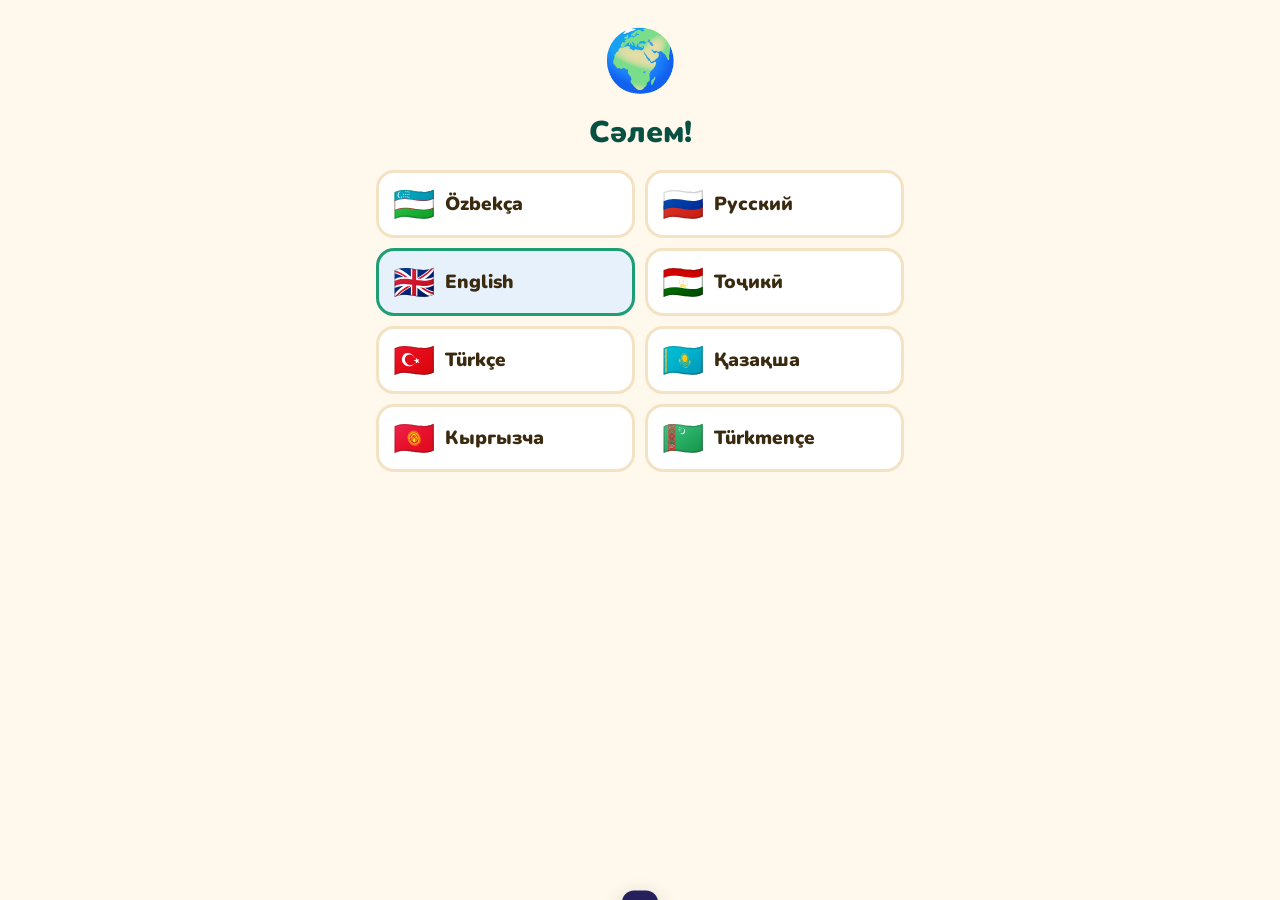
==== commit 3d634d83: "Ovoz, zaxira, soat va pul, abakus Co-Authored-By: Claude Opus 5.5 <noreply@anthropic.com> Claude-Ses" ====
--- a/index.html
+++ b/index.html
@@ -324,7 +324,24 @@
     <button class="tile sm dim" style="background:var(--gold)" data-soon2><span class="soon" data-t="soon"></span><span class="em">🎯</span><span data-t="gm_24"></span></button>
     <button class="tile sm dim" style="background:#0F6E56" data-soon2><span class="soon" data-t="soon"></span><span class="em">🌀</span><span data-t="gm_maze"></span></button>
     <button class="tile sm" style="background:#534AB7" id="go-logic"><span class="em">🕵️</span><span data-t="gm_logic"></span></button>
-  </div>
+    <button class="tile sm" style="background:#BA7517" id="go-abacus"><span class="em">🧮</span><span data-t="gm_abacus"></span></button>
+  </div>
+</section>
+
+<!-- ABAKUS -->
+<section id="s-abacus" class="screen">
+  <div class="top">
+    <button class="icon-btn" data-games aria-label="Back">⬅</button>
+    <span class="pill" id="ab-round"></span>
+    <span class="pill">⭐ <span class="star-count">0</span></span>
+  </div>
+  <div class="chips" id="ab-modes" style="justify-content:center;margin-bottom:8px"></div>
+  <div class="chips" id="ab-diff" style="justify-content:center;margin-bottom:10px"></div>
+  <div class="info" id="ab-info"></div>
+  <div id="ab-task" class="abtask"></div>
+  <div id="ab-main"></div>
+  <p class="fb" id="ab-fb" style="font-size:18px;min-height:26px;text-align:center"></p>
+  <div id="ab-act"></div>
 </section>
 
 <!-- LABIRINT -->
@@ -683,8 +700,10 @@
 <script src="lang/know-i18n.js"></script>
 <script src="lang/games2-i18n.js"></script>
 <script src="lang/parent-i18n.js"></script>
+<script src="lang/life-i18n.js"></script>
 <script src="lang/adv-i18n.js"></script>
 <script src="app.js"></script>
+<script src="life.js"></script>
 <script src="chess-engine.js"></script>
 <script src="chess.js"></script>
 <script src="world-data.js"></script>
@@ -701,7 +720,9 @@
 <script src="games2.js"></script>
 <script src="sudoku2.js"></script>
 <script src="games3.js"></script>
+<script src="games4.js"></script>
 <script src="parent.js"></script>
+<script src="backup.js"></script>
 <script src="adv.js"></script>
 <script src="extras.js"></script>
 <script src="diploma.js"></script>
--- a/style.css
+++ b/style.css
@@ -428,6 +428,45 @@
   body.printdipl #dp-img{position:fixed;left:0;top:0;width:100%;box-shadow:none;border-radius:0}
   @page{size:landscape;margin:8mm}}
 
+/* ===== Zaxira ===== */
+.bkcode{width:100%;box-sizing:border-box;height:96px;margin:10px 0 8px;font:12px/1.35 ui-monospace,Menlo,monospace;border:2px solid #EAD3A6;border-radius:12px;padding:8px;background:#FFFDF8;color:var(--ink);word-break:break-all;resize:vertical}
+.bkfile{position:relative;overflow:hidden;display:flex;align-items:center;justify-content:center;cursor:pointer}
+.bkfile input{position:absolute;inset:0;opacity:0;cursor:pointer}
+
+/* ===== Soat va pul ===== */
+.pics .clk{width:170px;height:170px;display:block;margin:0 auto}
+.mrow{display:flex;flex-wrap:wrap;gap:8px;justify-content:center;align-items:center;letter-spacing:0}
+.mnote{display:inline-flex;flex-direction:column;align-items:center;justify-content:center;min-width:78px;height:46px;padding:0 8px;border-radius:8px;border:2px solid rgba(0,0,0,.18);color:#2B2118;box-shadow:inset 0 0 0 3px rgba(255,255,255,.45);font-size:18px;line-height:1.05}
+.mnote small{font-size:11px;font-weight:800}
+.mitem{display:inline-flex;flex-direction:column;align-items:center;font-size:40px;line-height:1.1}
+.mitem i{font-style:normal;font-size:14px;font-weight:900;background:#FFF1C9;border-radius:8px;padding:1px 6px;color:#26215C}
+
+/* ===== Abakus ===== */
+.abtask{text-align:center;min-height:8px}
+.abtg{display:inline-block;font-size:54px;font-weight:900;color:#26215C;background:#FFF1C9;border-radius:18px;padding:0 24px;margin-bottom:8px}
+.abacus{display:flex;justify-content:center;gap:10px;background:#8B5A2B;border-radius:18px;padding:14px 16px 26px;border:6px solid #5E3A17;margin:0 auto;width:max-content;max-width:100%}
+.rod{position:relative;display:flex;flex-direction:column;align-items:center;width:52px;background:linear-gradient(90deg,transparent 23px,#D9C7A3 23px,#D9C7A3 29px,transparent 29px)}
+.heaven{height:78px;display:flex;flex-direction:column;justify-content:flex-start}
+.heaven .bead.on{margin-top:44px}
+.bead:not(.on){filter:saturate(.75) brightness(.95)}
+.beam{width:64px;height:10px;background:#3B2410;border-radius:3px;margin:0 -6px}
+.earth{height:170px;display:flex;flex-direction:column;justify-content:flex-start;padding-top:2px}
+.earth .bead.gap{margin-top:auto}
+.bead{width:50px;height:30px;border-radius:50%;border:none;margin:2px 0;background:radial-gradient(circle at 35% 35%,#FFE3A3,#E0A43A 60%,#9C6516);box-shadow:0 2px 0 rgba(0,0,0,.35);padding:0;cursor:default;transition:margin .15s}
+.abacus.live .bead{cursor:pointer}
+.bead.h{background:radial-gradient(circle at 35% 35%,#FFC2B8,#E24B4A 60%,#8E1F1F)}
+/* faol pastki munchoqlar yuqoriga — bo'sh joy pastda */
+.earth{flex-direction:column}
+.rodv{position:absolute;bottom:-24px;font-style:normal;font-weight:900;color:#FFF1C9;font-size:18px}
+.flash{font-size:88px;font-weight:900;color:#26215C;text-align:center;min-height:150px;display:flex;align-items:center;justify-content:center;background:#fff;border-radius:22px;border:3px solid #F3E3C4}
+.flash.pop{animation:fpop .25s}
+@keyframes fpop{from{transform:scale(.6);opacity:.2}to{transform:none;opacity:1}}
+.abq{text-align:center;font-weight:900;font-size:20px;margin:4px 0}
+.abin{text-align:center;font-size:44px;font-weight:900;color:#26215C;background:#fff;border-radius:16px;border:3px solid #EAD3A6;margin:0 auto 10px;max-width:220px;min-height:56px}
+.abpad{display:grid;grid-template-columns:repeat(3,1fr);gap:8px;max-width:320px;margin:0 auto}
+.abpad button{font:inherit;font-size:26px;font-weight:900;height:56px;border-radius:14px;border:2px solid var(--ans-border);background:var(--light);color:var(--ans-ink);cursor:pointer}
+.abpad .okk{background:var(--green);color:#fff;border-color:var(--green)}
+
 /* ===== iPhone (web-ilova) ===== */
 html{-webkit-text-size-adjust:100%}
 body{touch-action:manipulation;overscroll-behavior-y:none}
